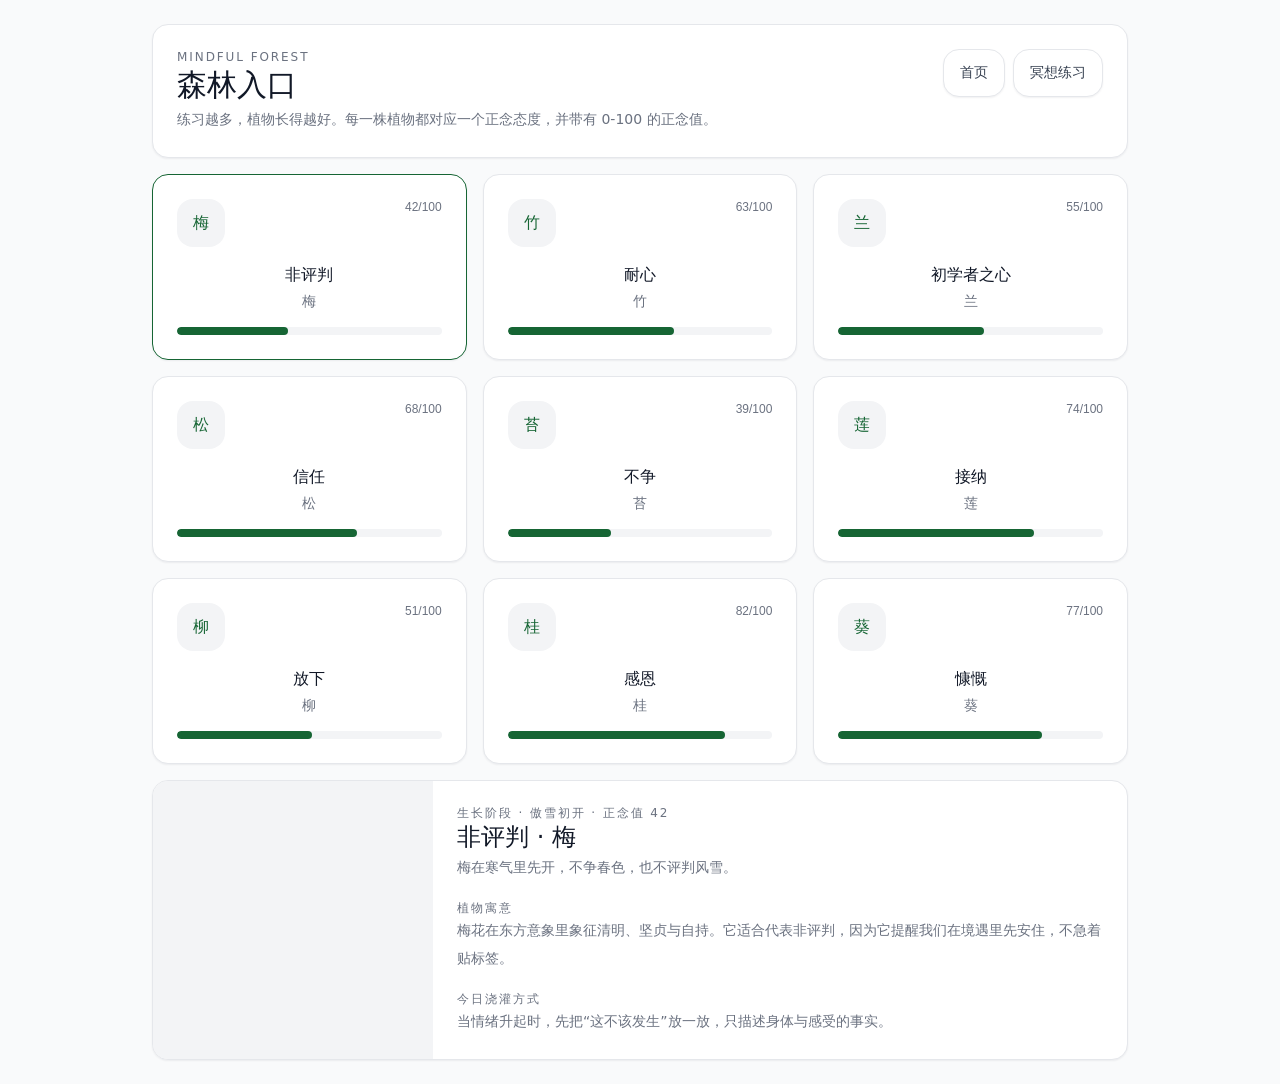
==== forest.html @ aa91e2b1 "UI极简风" ====
<!DOCTYPE html>
<html lang="zh-CN">
  <head>
    <meta charset="UTF-8" />
    <meta name="viewport" content="width=device-width, initial-scale=1.0" />
    <title>森林入口 - 正念小森林</title>
    <link rel="stylesheet" href="./styles.css" />
  </head>
  <body class="app">
    <main class="page-shell">
      <header class="card page-header-card">
        <div class="header-row">
          <div class="stack-sm">
            <p class="eyebrow">Mindful Forest</p>
            <h1 class="title-xl">森林入口</h1>
            <p class="body-sm">练习越多，植物长得越好。每一株植物都对应一个正念态度，并带有 0-100 的正念值。</p>
          </div>

          <nav class="nav-row">
            <a href="./index.html" class="btn btn-secondary btn-inline">首页</a>
            <a href="./meditation.html" class="btn btn-secondary btn-inline">冥想练习</a>
          </nav>
        </div>
      </header>

      <section id="forest-grid" class="forest-grid"></section>

      <section class="card detail-card">
        <div class="detail-layout">
          <div id="growth-visual" class="detail-cover"></div>
          <div class="card-body stack-md">
            <div class="stack-sm">
              <p id="growth-stage" class="eyebrow text-muted">森林观察</p>
              <h2 id="growth-title" class="title-lg">请选择一株植物</h2>
              <p id="growth-summary" class="body-sm">点开上面的植物卡片，查看它当前的正念值、植物寓意和你今天可以如何照看它。</p>
            </div>

            <div class="stack-md">
              <div class="stack-xs">
                <span class="eyebrow text-muted">植物寓意</span>
                <p id="growth-meaning" class="body-sm">每一种植物都对应一种生活中的练习姿态。</p>
              </div>

              <div class="stack-xs">
                <span class="eyebrow text-muted">今日浇灌方式</span>
                <p id="growth-practice" class="body-sm">把态度从理解变成一个当下动作，它才会真的长出来。</p>
              </div>
            </div>
          </div>
        </div>
      </section>
    </main>

    <script src="./script.js"></script>
  </body>
</html>
---- styles.css ----
:root {
  --brand: #166534;
  --bg: #f9fafb;
  --surface: #ffffff;
  --surface-muted: #f3f4f6;
  --text: #111827;
  --text-muted: #6b7280;
  --border: #e5e7eb;
  --radius: 16px;
  --shadow-sm: 0 1px 2px rgba(15, 23, 42, 0.06);
  --space-1: 8px;
  --space-2: 16px;
  --space-3: 24px;
  --space-4: 32px;
}

* {
  box-sizing: border-box;
}

html,
body {
  margin: 0;
  min-height: 100%;
}

body {
  font-family: system-ui, -apple-system, BlinkMacSystemFont, "Segoe UI", sans-serif;
  background: var(--bg);
  color: var(--text);
}

.app {
  background: var(--bg);
}

.app-home {
  min-height: 100vh;
}

.page-center {
  min-height: 100vh;
  display: flex;
  align-items: center;
  justify-content: center;
  padding: var(--space-2);
}

.page-shell {
  max-width: 1024px;
  margin: 0 auto;
  padding: var(--space-2);
  display: grid;
  gap: var(--space-2);
}

.page-shell-narrow {
  max-width: 768px;
}

.card {
  background: var(--surface);
  border: 1px solid var(--border);
  border-radius: var(--radius);
  box-shadow: var(--shadow-sm);
}

.home-card,
.page-header-card,
.timer-card {
  padding: var(--space-3);
}

.home-card {
  width: 100%;
  max-width: 384px;
}

.dialog-card {
  overflow: hidden;
}

.card-body {
  padding: var(--space-3);
}

.stack-xs > * + * {
  margin-top: var(--space-1);
}

.stack-sm > * + * {
  margin-top: 12px;
}

.stack-md > * + * {
  margin-top: var(--space-2);
}

.stack-lg > * + * {
  margin-top: var(--space-3);
}

.text-center {
  text-align: center;
}

.eyebrow {
  margin: 0;
  font-size: 12px;
  line-height: 16px;
  letter-spacing: 0.16em;
  text-transform: uppercase;
  color: var(--text-muted);
}

.text-muted {
  color: var(--text-muted);
}

.title-xl {
  margin: 0;
  font-size: 30px;
  line-height: 40px;
  font-weight: 500;
}

.title-lg {
  margin: 0;
  font-size: 24px;
  line-height: 32px;
  font-weight: 500;
}

.body-sm {
  margin: 0;
  font-size: 14px;
  line-height: 28px;
  color: var(--text-muted);
}

.btn {
  display: inline-flex;
  align-items: center;
  justify-content: center;
  width: 100%;
  min-height: 48px;
  padding: 12px 16px;
  border-radius: var(--radius);
  border: 1px solid var(--border);
  font-size: 14px;
  font-weight: 500;
  text-decoration: none;
  cursor: pointer;
  background: var(--surface);
  color: var(--text-muted);
  box-shadow: var(--shadow-sm);
}

.btn-primary {
  background: var(--brand);
  color: #ffffff;
  border-color: var(--brand);
}

.btn-secondary {
  background: var(--surface);
  color: #374151;
}

.btn-inline {
  width: auto;
}

.dialog-shell {
  width: min(calc(100% - 32px), 384px);
  padding: 0;
  border: 0;
  background: transparent;
}

dialog::backdrop {
  background: rgba(17, 24, 39, 0.2);
}

.dialog-cover,
.detail-cover {
  background: var(--surface-muted);
}

.dialog-cover {
  height: 128px;
}

.header-row {
  display: flex;
  flex-direction: column;
  gap: var(--space-2);
}

.nav-row {
  display: flex;
  gap: var(--space-1);
  flex-wrap: wrap;
}

.forest-grid {
  display: grid;
  grid-template-columns: repeat(2, minmax(0, 1fr));
  gap: var(--space-2);
}

.forest-node {
  display: block;
  width: 100%;
}

.forest-node.active {
  border-color: var(--brand);
}

.plant-chip {
  display: flex;
  align-items: center;
  justify-content: center;
  width: 48px;
  height: 48px;
  border-radius: var(--radius);
  background: var(--surface-muted);
  color: var(--brand);
  font-size: 16px;
  font-weight: 500;
}

.forest-card-top {
  display: flex;
  align-items: flex-start;
  justify-content: space-between;
  gap: 12px;
  margin-bottom: var(--space-2);
}

.score-text {
  font-size: 12px;
  line-height: 16px;
  font-weight: 500;
  color: var(--text-muted);
}

.plant-name {
  display: block;
  font-size: 16px;
  line-height: 24px;
  font-weight: 500;
  color: var(--text);
}

.plant-label {
  display: block;
  margin-top: 4px;
  font-size: 14px;
  line-height: 20px;
  color: var(--text-muted);
}

.progress-track {
  margin-top: var(--space-2);
  height: 8px;
  border-radius: 999px;
  background: var(--surface-muted);
  overflow: hidden;
}

.progress-fill {
  display: block;
  height: 100%;
  background: var(--brand);
  border-radius: 999px;
}

.detail-card {
  overflow: hidden;
}

.detail-layout {
  display: grid;
}

.detail-cover {
  min-height: 192px;
}

.timer-card {
  display: grid;
  gap: var(--space-3);
}

.timer-circle {
  width: 224px;
  height: 224px;
  margin: 0 auto;
  border-radius: 999px;
  border: 1px solid var(--border);
  background: var(--surface-muted);
  display: flex;
  align-items: center;
  justify-content: center;
}

.timer-inner {
  text-align: center;
}

.timer-display {
  display: block;
  font-size: 48px;
  line-height: 56px;
  font-weight: 500;
  color: var(--text);
}

.pill-row {
  display: flex;
  flex-wrap: wrap;
  gap: var(--space-1);
}

.preset {
  min-height: 48px;
  padding: 12px 16px;
  border-radius: var(--radius);
  border: 1px solid var(--border);
  background: var(--surface);
  color: #374151;
  font-size: 14px;
  font-weight: 500;
  cursor: pointer;
}

.preset-active {
  border-color: #bbf7d0;
  background: #f0fdf4;
  color: var(--brand);
}

.button-grid {
  display: grid;
  gap: var(--space-1);
}

@media (min-width: 640px) {
  .button-grid {
    grid-template-columns: repeat(3, minmax(0, 1fr));
  }
}

@media (min-width: 768px) {
  .page-shell {
    padding: var(--space-3);
  }

  .header-row {
    flex-direction: row;
    justify-content: space-between;
    align-items: flex-start;
  }

  .forest-grid {
    grid-template-columns: repeat(3, minmax(0, 1fr));
  }

  .detail-layout {
    grid-template-columns: 280px minmax(0, 1fr);
  }

  .detail-cover {
    min-height: 100%;
  }
}
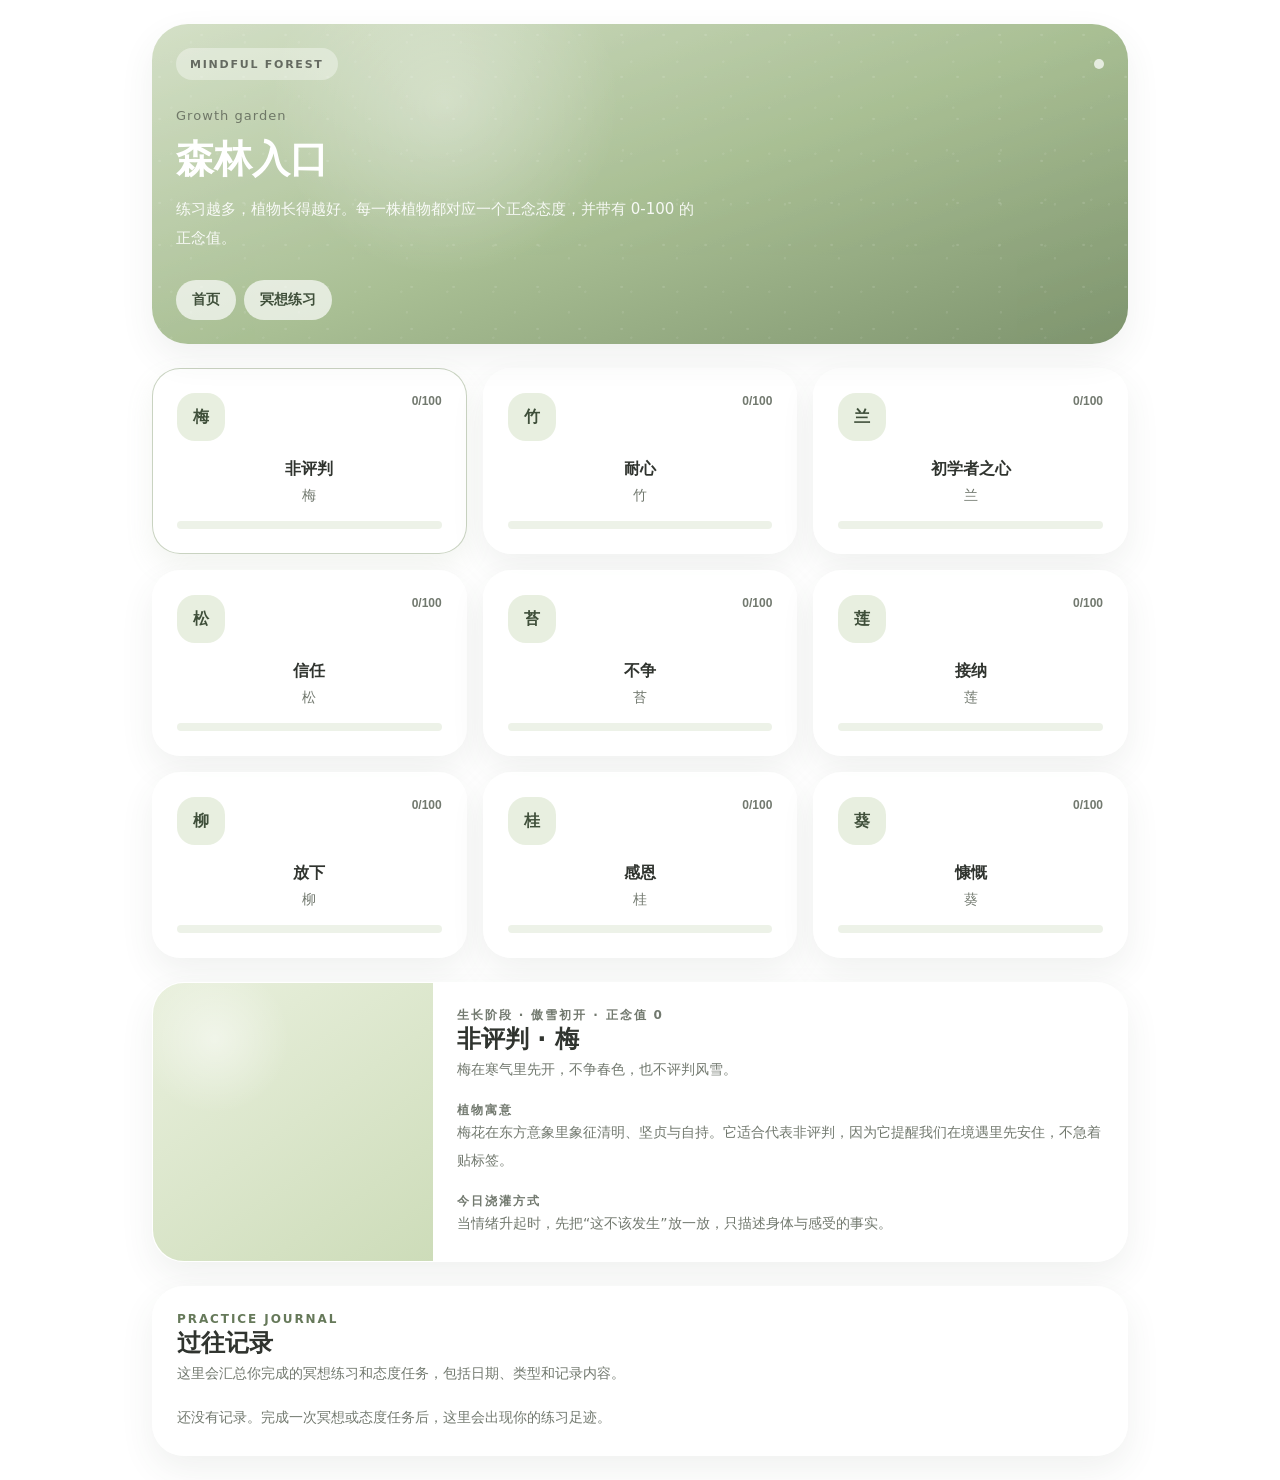
==== commit e4717f3b: "更新UI 氛围感绿色" ====
--- a/forest.html
+++ b/forest.html
@@ -8,24 +8,27 @@
   </head>
   <body class="app">
     <main class="page-shell">
-      <header class="card page-header-card">
-        <div class="header-row">
-          <div class="stack-sm">
-            <p class="eyebrow">Mindful Forest</p>
-            <h1 class="title-xl">森林入口</h1>
-            <p class="body-sm">练习越多，植物长得越好。每一株植物都对应一个正念态度，并带有 0-100 的正念值。</p>
-          </div>
+      <header class="page-hero forest-page-hero">
+        <div class="brand-hero-top">
+          <span class="brand-pill">MINDFUL FOREST</span>
+          <span class="brand-dot" aria-hidden="true"></span>
+        </div>
 
-          <nav class="nav-row">
-            <a href="./index.html" class="btn btn-secondary btn-inline">首页</a>
-            <a href="./meditation.html" class="btn btn-secondary btn-inline">冥想练习</a>
-          </nav>
+        <div class="page-hero-copy">
+          <p class="brand-kicker">Growth garden</p>
+          <h1 class="page-hero-title">森林入口</h1>
+          <p class="page-hero-text">练习越多，植物长得越好。每一株植物都对应一个正念态度，并带有 0-100 的正念值。</p>
         </div>
+
+        <nav class="hero-nav">
+          <a href="./index.html" class="mini-link">首页</a>
+          <a href="./meditation.html" class="mini-link">冥想练习</a>
+        </nav>
       </header>
 
       <section id="forest-grid" class="forest-grid"></section>
 
-      <section class="card detail-card">
+      <section class="card detail-card feature-card">
         <div class="detail-layout">
           <div id="growth-visual" class="detail-cover"></div>
           <div class="card-body stack-md">
@@ -49,6 +52,19 @@
           </div>
         </div>
       </section>
+
+      <section class="card page-header-card soft-section">
+        <div class="stack-md">
+          <div class="stack-sm">
+            <p class="eyebrow">Practice Journal</p>
+            <h2 class="title-lg">过往记录</h2>
+            <p class="body-sm">这里会汇总你完成的冥想练习和态度任务，包括日期、类型和记录内容。</p>
+          </div>
+
+          <div id="record-list" class="record-list"></div>
+        </div>
+      </section>
+
     </main>
 
     <script src="./script.js"></script>
--- a/styles.css
+++ b/styles.css
@@ -1,13 +1,17 @@
 :root {
-  --brand: #166534;
-  --bg: #f9fafb;
-  --surface: #ffffff;
-  --surface-muted: #f3f4f6;
-  --text: #111827;
-  --text-muted: #6b7280;
-  --border: #e5e7eb;
-  --radius: 16px;
-  --shadow-sm: 0 1px 2px rgba(15, 23, 42, 0.06);
+  --green-900: #3f4f3a;
+  --green-700: #66795a;
+  --green-500: #93a883;
+  --green-200: #e8efe0;
+  --cream: #f7f1e6;
+  --cream-2: #fbf7ef;
+  --white: #ffffff;
+  --text: #30342f;
+  --text-muted: #72796f;
+  --line: rgba(63, 79, 58, 0.08);
+  --shadow-soft: 0 14px 34px rgba(63, 79, 58, 0.08);
+  --radius: 24px;
+  --radius-lg: 32px;
   --space-1: 8px;
   --space-2: 16px;
   --space-3: 24px;
@@ -26,12 +30,15 @@
 
 body {
   font-family: system-ui, -apple-system, BlinkMacSystemFont, "Segoe UI", sans-serif;
-  background: var(--bg);
-  color: var(--text);
-}
-
-.app {
-  background: var(--bg);
+  background:
+    radial-gradient(circle at 16% 0%, rgba(147, 168, 131, 0.18), transparent 28%),
+    linear-gradient(180deg, #fbfcf9 0%, #f4f7f0 100%);
+  color: var(--text);
+}
+
+.app,
+.app-home {
+  background: transparent;
 }
 
 .app-home {
@@ -44,6 +51,11 @@
   align-items: center;
   justify-content: center;
   padding: var(--space-2);
+}
+
+.brand-page {
+  align-items: flex-start;
+  padding-top: var(--space-3);
 }
 
 .page-shell {
@@ -51,18 +63,250 @@
   margin: 0 auto;
   padding: var(--space-2);
   display: grid;
-  gap: var(--space-2);
+  gap: var(--space-3);
 }
 
 .page-shell-narrow {
   max-width: 768px;
 }
 
+.home-layout {
+  width: 100%;
+  max-width: 430px;
+  display: grid;
+  gap: var(--space-3);
+}
+
+.brand-hero {
+  min-height: 520px;
+  border-radius: 36px;
+  padding: var(--space-3);
+  display: flex;
+  flex-direction: column;
+  justify-content: space-between;
+  overflow: hidden;
+  position: relative;
+  background:
+    radial-gradient(circle at 30% 24%, rgba(255, 255, 255, 0.34), transparent 24%),
+    radial-gradient(circle at 76% 74%, rgba(255, 255, 255, 0.2), transparent 28%),
+    linear-gradient(160deg, #c8d7b6 0%, #a9bf94 46%, #7f976f 100%);
+  box-shadow: var(--shadow-soft);
+}
+
+.page-hero {
+  min-height: 320px;
+  border-radius: 36px;
+  padding: var(--space-3);
+  display: flex;
+  flex-direction: column;
+  justify-content: space-between;
+  overflow: hidden;
+  position: relative;
+  box-shadow: var(--shadow-soft);
+}
+
+.page-hero::before {
+  content: "";
+  position: absolute;
+  inset: 0;
+  opacity: 0.28;
+  background-image:
+    radial-gradient(circle at 18% 26%, rgba(255, 255, 255, 0.42) 0 1px, transparent 1.5px),
+    radial-gradient(circle at 72% 34%, rgba(255, 255, 255, 0.32) 0 1px, transparent 1.5px),
+    radial-gradient(circle at 42% 82%, rgba(255, 255, 255, 0.28) 0 1px, transparent 1.5px);
+  background-size: 42px 42px, 54px 54px, 46px 46px;
+}
+
+.page-hero > * {
+  position: relative;
+  z-index: 1;
+}
+
+.forest-page-hero {
+  background:
+    radial-gradient(circle at 30% 24%, rgba(255, 255, 255, 0.34), transparent 24%),
+    linear-gradient(160deg, #d4e0c7 0%, #a9bf94 52%, #7e946e 100%);
+}
+
+.meditation-page-hero {
+  background:
+    radial-gradient(circle at 72% 28%, rgba(255, 255, 255, 0.38), transparent 24%),
+    linear-gradient(160deg, #dce7d2 0%, #b9caa8 48%, #899f79 100%);
+}
+
+.page-hero-copy {
+  display: grid;
+  gap: 14px;
+  max-width: 560px;
+  padding: var(--space-3) 0;
+}
+
+.page-hero-title {
+  margin: 0;
+  color: #ffffff;
+  font-size: 38px;
+  line-height: 1.16;
+  font-weight: 650;
+}
+
+.page-hero-text {
+  margin: 0;
+  max-width: 520px;
+  color: rgba(255, 255, 255, 0.9);
+  font-size: 15px;
+  line-height: 1.9;
+}
+
+.hero-nav {
+  display: flex;
+  gap: var(--space-1);
+  flex-wrap: wrap;
+}
+
+.mini-link {
+  min-height: 40px;
+  padding: 0 16px;
+  display: inline-flex;
+  align-items: center;
+  justify-content: center;
+  border-radius: 999px;
+  background: rgba(255, 255, 255, 0.68);
+  color: var(--green-900);
+  font-size: 14px;
+  font-weight: 600;
+  text-decoration: none;
+}
+
+.brand-hero::before {
+  content: "";
+  position: absolute;
+  inset: 0;
+  opacity: 0.32;
+  background-image:
+    radial-gradient(circle at 20% 20%, rgba(255, 255, 255, 0.4) 0 1px, transparent 1.5px),
+    radial-gradient(circle at 80% 30%, rgba(255, 255, 255, 0.3) 0 1px, transparent 1.5px),
+    radial-gradient(circle at 45% 78%, rgba(255, 255, 255, 0.25) 0 1px, transparent 1.5px);
+  background-size: 38px 38px, 52px 52px, 44px 44px;
+}
+
+.brand-hero > * {
+  position: relative;
+  z-index: 1;
+}
+
+.brand-hero-top {
+  display: flex;
+  justify-content: space-between;
+  align-items: center;
+}
+
+.brand-pill {
+  display: inline-flex;
+  align-items: center;
+  min-height: 32px;
+  padding: 0 14px;
+  border-radius: 999px;
+  background: rgba(255, 255, 255, 0.36);
+  color: rgba(48, 52, 47, 0.7);
+  font-size: 11px;
+  letter-spacing: 0.16em;
+  font-weight: 600;
+}
+
+.brand-dot {
+  width: 10px;
+  height: 10px;
+  border-radius: 999px;
+  background: rgba(255, 255, 255, 0.72);
+}
+
+.brand-title-block {
+  display: grid;
+  gap: 18px;
+  padding: var(--space-4) 0;
+}
+
+.brand-kicker {
+  margin: 0;
+  color: rgba(48, 52, 47, 0.58);
+  font-size: 13px;
+  letter-spacing: 0.08em;
+}
+
+.brand-title {
+  margin: 0;
+  color: #ffffff;
+  font-size: 42px;
+  line-height: 1.16;
+  font-weight: 650;
+  letter-spacing: 0.02em;
+}
+
+.brand-subtitle {
+  margin: 0;
+  color: rgba(255, 255, 255, 0.9);
+  font-size: 15px;
+  line-height: 2;
+}
+
+.brand-actions {
+  padding: 8px;
+  border-radius: 28px;
+  background: rgba(255, 255, 255, 0.3);
+  backdrop-filter: blur(10px);
+}
+
+.home-action-row {
+  display: grid;
+  grid-template-columns: repeat(3, minmax(0, 1fr));
+  gap: var(--space-1);
+}
+
+.action-tile {
+  min-height: 78px;
+  border: 0;
+  border-radius: 22px;
+  background: rgba(255, 255, 255, 0.68);
+  color: var(--green-900);
+  text-decoration: none;
+  display: flex;
+  flex-direction: column;
+  align-items: center;
+  justify-content: center;
+  gap: 8px;
+  font: inherit;
+  font-size: 14px;
+  font-weight: 600;
+  cursor: pointer;
+}
+
+.action-primary {
+  background: rgba(255, 255, 255, 0.88);
+}
+
+.action-icon {
+  width: 28px;
+  height: 28px;
+  display: grid;
+  place-items: center;
+  border-radius: 999px;
+  color: var(--green-700);
+  background: rgba(232, 239, 224, 0.92);
+  font-size: 15px;
+  line-height: 1;
+}
+
 .card {
-  background: var(--surface);
-  border: 1px solid var(--border);
-  border-radius: var(--radius);
-  box-shadow: var(--shadow-sm);
+  background: rgba(255, 255, 255, 0.86);
+  border: 1px solid rgba(255, 255, 255, 0.72);
+  border-radius: var(--radius-lg);
+  box-shadow: var(--shadow-soft);
+}
+
+.feature-card,
+.soft-section,
+.meditation-card {
+  background: rgba(255, 255, 255, 0.9);
 }
 
 .home-card,
@@ -73,7 +317,10 @@
 
 .home-card {
   width: 100%;
-  max-width: 384px;
+}
+
+.brand-calendar {
+  border-radius: 30px;
 }
 
 .dialog-card {
@@ -106,11 +353,12 @@
 
 .eyebrow {
   margin: 0;
+  color: var(--green-700);
   font-size: 12px;
   line-height: 16px;
   letter-spacing: 0.16em;
   text-transform: uppercase;
-  color: var(--text-muted);
+  font-weight: 600;
 }
 
 .text-muted {
@@ -119,23 +367,44 @@
 
 .title-xl {
   margin: 0;
+  color: var(--text);
   font-size: 30px;
   line-height: 40px;
-  font-weight: 500;
+  font-weight: 650;
 }
 
 .title-lg {
   margin: 0;
+  color: var(--text);
   font-size: 24px;
   line-height: 32px;
-  font-weight: 500;
+  font-weight: 650;
 }
 
 .body-sm {
   margin: 0;
+  color: var(--text-muted);
   font-size: 14px;
   line-height: 28px;
-  color: var(--text-muted);
+}
+
+.input-area {
+  width: 100%;
+  resize: vertical;
+  border: 1px solid var(--line);
+  border-radius: var(--radius);
+  background: rgba(255, 255, 255, 0.72);
+  color: var(--text);
+  font: inherit;
+  font-size: 14px;
+  line-height: 24px;
+  padding: 12px 16px;
+  outline: none;
+}
+
+.input-area:focus {
+  border-color: rgba(147, 168, 131, 0.58);
+  box-shadow: 0 0 0 4px rgba(147, 168, 131, 0.14);
 }
 
 .btn {
@@ -145,26 +414,26 @@
   width: 100%;
   min-height: 48px;
   padding: 12px 16px;
-  border-radius: var(--radius);
-  border: 1px solid var(--border);
+  border-radius: 999px;
+  border: 1px solid var(--line);
+  background: rgba(255, 255, 255, 0.76);
+  color: var(--text);
+  box-shadow: none;
   font-size: 14px;
-  font-weight: 500;
+  font-weight: 600;
   text-decoration: none;
   cursor: pointer;
-  background: var(--surface);
-  color: var(--text-muted);
-  box-shadow: var(--shadow-sm);
 }
 
 .btn-primary {
-  background: var(--brand);
+  background: var(--green-700);
   color: #ffffff;
-  border-color: var(--brand);
+  border-color: var(--green-700);
 }
 
 .btn-secondary {
-  background: var(--surface);
-  color: #374151;
+  background: rgba(255, 255, 255, 0.72);
+  color: var(--green-900);
 }
 
 .btn-inline {
@@ -172,23 +441,27 @@
 }
 
 .dialog-shell {
-  width: min(calc(100% - 32px), 384px);
+  width: min(calc(100% - 32px), 390px);
+  max-height: calc(100vh - 32px);
   padding: 0;
   border: 0;
   background: transparent;
+  overflow: auto;
 }
 
 dialog::backdrop {
-  background: rgba(17, 24, 39, 0.2);
+  background: rgba(55, 63, 58, 0.22);
 }
 
 .dialog-cover,
 .detail-cover {
-  background: var(--surface-muted);
+  background:
+    radial-gradient(circle at 22% 20%, rgba(255, 255, 255, 0.48), transparent 24%),
+    linear-gradient(145deg, #e9f0dd 0%, #cddcb9 100%);
 }
 
 .dialog-cover {
-  height: 128px;
+  height: 132px;
 }
 
 .header-row {
@@ -215,20 +488,30 @@
 }
 
 .forest-node.active {
-  border-color: var(--brand);
+  border-color: rgba(147, 168, 131, 0.5);
+  box-shadow: 0 12px 28px rgba(147, 168, 131, 0.12);
+}
+
+.forest-node {
+  border-radius: 28px;
+  transition: transform 160ms ease, box-shadow 160ms ease, border-color 160ms ease;
+}
+
+.forest-node:hover {
+  transform: translateY(-2px);
 }
 
 .plant-chip {
-  display: flex;
-  align-items: center;
-  justify-content: center;
   width: 48px;
   height: 48px;
-  border-radius: var(--radius);
-  background: var(--surface-muted);
-  color: var(--brand);
+  border-radius: 18px;
+  display: flex;
+  align-items: center;
+  justify-content: center;
+  background: var(--green-200);
+  color: var(--green-900);
   font-size: 16px;
-  font-weight: 500;
+  font-weight: 650;
 }
 
 .forest-card-top {
@@ -240,41 +523,41 @@
 }
 
 .score-text {
+  color: var(--text-muted);
   font-size: 12px;
   line-height: 16px;
-  font-weight: 500;
-  color: var(--text-muted);
+  font-weight: 600;
 }
 
 .plant-name {
   display: block;
+  color: var(--text);
   font-size: 16px;
   line-height: 24px;
-  font-weight: 500;
-  color: var(--text);
+  font-weight: 650;
 }
 
 .plant-label {
   display: block;
   margin-top: 4px;
+  color: var(--text-muted);
   font-size: 14px;
   line-height: 20px;
-  color: var(--text-muted);
 }
 
 .progress-track {
   margin-top: var(--space-2);
   height: 8px;
   border-radius: 999px;
-  background: var(--surface-muted);
+  background: #edf2e8;
   overflow: hidden;
 }
 
 .progress-fill {
   display: block;
   height: 100%;
-  background: var(--brand);
-  border-radius: 999px;
+  border-radius: 999px;
+  background: var(--green-700);
 }
 
 .detail-card {
@@ -292,6 +575,11 @@
 .timer-card {
   display: grid;
   gap: var(--space-3);
+}
+
+.meditation-card {
+  padding-top: var(--space-4);
+  padding-bottom: var(--space-4);
 }
 
 .timer-circle {
@@ -299,11 +587,13 @@
   height: 224px;
   margin: 0 auto;
   border-radius: 999px;
-  border: 1px solid var(--border);
-  background: var(--surface-muted);
+  border: 10px solid rgba(232, 239, 224, 0.9);
+  background:
+    radial-gradient(circle at 50% 42%, rgba(255, 255, 255, 0.95), rgba(246, 249, 242, 0.9));
   display: flex;
   align-items: center;
   justify-content: center;
+  box-shadow: inset 0 0 0 1px rgba(147, 168, 131, 0.16);
 }
 
 .timer-inner {
@@ -312,10 +602,10 @@
 
 .timer-display {
   display: block;
+  color: var(--text);
   font-size: 48px;
   line-height: 56px;
-  font-weight: 500;
-  color: var(--text);
+  font-weight: 650;
 }
 
 .pill-row {
@@ -327,24 +617,136 @@
 .preset {
   min-height: 48px;
   padding: 12px 16px;
+  border-radius: 999px;
+  border: 1px solid var(--line);
+  background: rgba(255, 255, 255, 0.76);
+  color: var(--green-900);
+  font-size: 14px;
+  font-weight: 600;
+  cursor: pointer;
+}
+
+.preset-active {
+  border-color: rgba(147, 168, 131, 0.42);
+  background: #eef5e8;
+  color: var(--green-900);
+}
+
+.button-grid {
+  display: grid;
+  gap: var(--space-1);
+}
+
+.record-list {
+  display: grid;
+  gap: var(--space-1);
+}
+
+.record-item {
+  padding: var(--space-2);
+  border: 1px solid var(--line);
   border-radius: var(--radius);
-  border: 1px solid var(--border);
-  background: var(--surface);
-  color: #374151;
+  background: rgba(255, 255, 255, 0.58);
+}
+
+.record-meta {
+  display: flex;
+  justify-content: space-between;
+  gap: var(--space-1);
+  flex-wrap: wrap;
+  margin-bottom: var(--space-1);
+  color: var(--text-muted);
+  font-size: 12px;
+  line-height: 16px;
+}
+
+.record-content {
+  margin: 0;
+  color: var(--text);
   font-size: 14px;
-  font-weight: 500;
+  line-height: 24px;
+}
+
+.calendar-heading {
+  display: grid;
+  grid-template-columns: 36px 1fr 36px;
+  align-items: center;
+  gap: var(--space-1);
+}
+
+.calendar-nav {
+  width: 36px;
+  height: 36px;
+  border: 0;
+  border-radius: 999px;
+  background: #f6f8f3;
+  color: var(--green-700);
+  font-size: 20px;
+  line-height: 1;
   cursor: pointer;
 }
 
-.preset-active {
-  border-color: #bbf7d0;
-  background: #f0fdf4;
-  color: var(--brand);
-}
-
-.button-grid {
-  display: grid;
-  gap: var(--space-1);
+.calendar-weekdays,
+.practice-calendar {
+  display: grid;
+  grid-template-columns: repeat(7, minmax(0, 1fr));
+  gap: 6px;
+}
+
+.calendar-weekdays {
+  color: var(--text-muted);
+  font-size: 11px;
+  line-height: 16px;
+  text-align: center;
+}
+
+.calendar-day {
+  min-height: 36px;
+  padding: 6px;
+  border: 1px solid transparent;
+  border-radius: 999px;
+  background: transparent;
+}
+
+.calendar-day.empty {
+  opacity: 0.35;
+}
+
+.calendar-day.has-record {
+  background: #eef5e8;
+}
+
+.calendar-day.selected {
+  border-color: rgba(147, 168, 131, 0.55);
+  background: #e6f0df;
+}
+
+.calendar-date {
+  display: block;
+  margin: 0;
+  color: var(--text);
+  text-align: center;
+  font-size: 12px;
+  line-height: 16px;
+  font-weight: 600;
+}
+
+.calendar-practice {
+  display: block;
+  color: var(--text-muted);
+  font-size: 11px;
+  line-height: 16px;
+}
+
+.compact-calendar .calendar-practice {
+  display: none;
+}
+
+.calendar-day-detail {
+  min-height: 32px;
+  padding: var(--space-1) 12px;
+  border-radius: 18px;
+  background: #f8faf5;
 }
 
 @media (min-width: 640px) {
